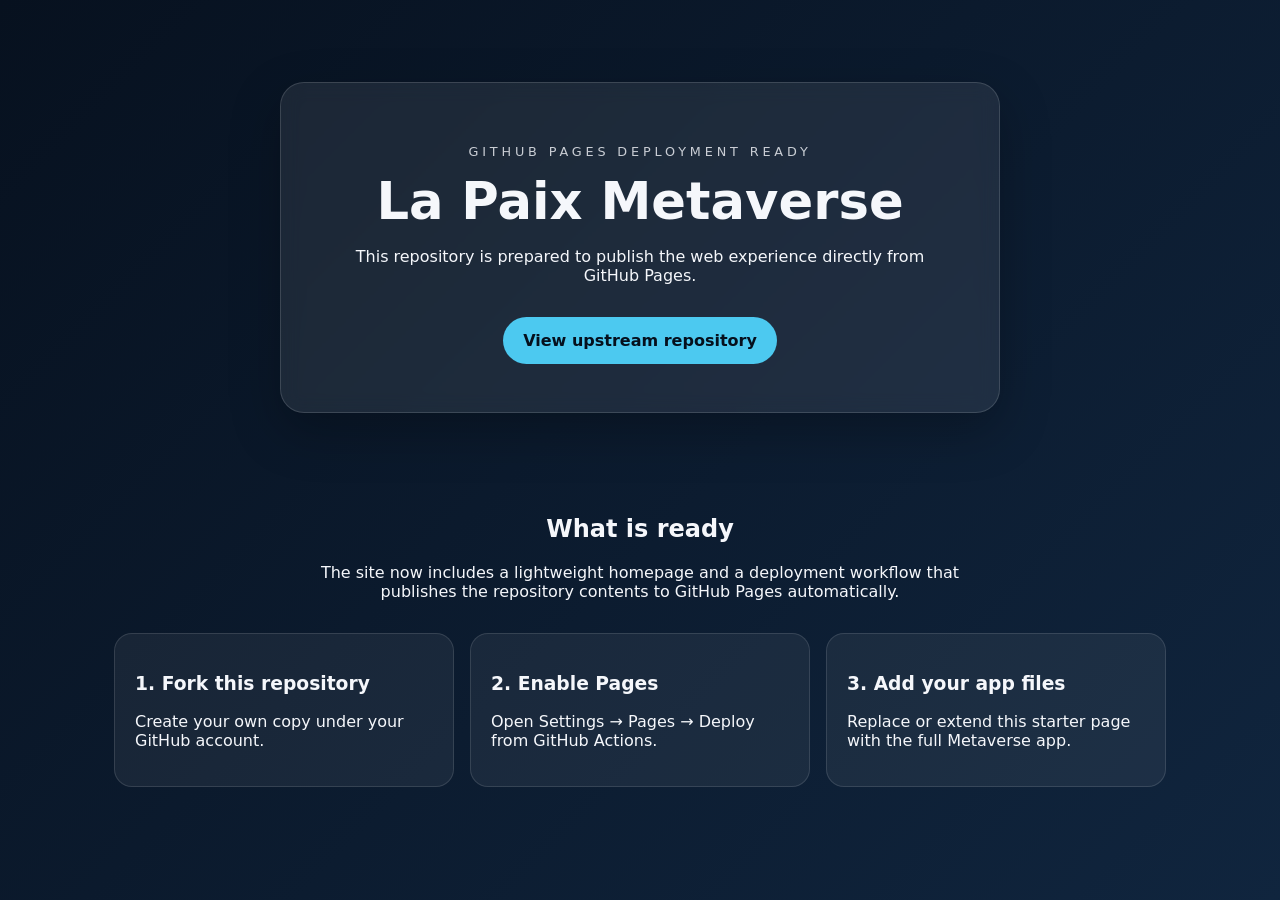
==== index.html @ 9773ef06 "Prepare GitHub Pages site" ====
<!DOCTYPE html>
<html lang="en">
  <head>
    <meta charset="UTF-8" />
    <meta name="viewport" content="width=device-width, initial-scale=1.0" />
    <title>La Paix Metaverse</title>
    <meta
      name="description"
      content="A GitHub Pages-ready landing page for the La Paix Metaverse project."
    />
    <link rel="stylesheet" href="styles.css" />
  </head>
  <body>
    <header class="hero">
      <div class="hero-content">
        <p class="eyebrow">GitHub Pages deployment ready</p>
        <h1>La Paix Metaverse</h1>
        <p>
          This repository is prepared to publish the web experience directly from
          GitHub Pages.
        </p>
        <a
          class="button"
          href="https://github.com/lapaixmetaverse/webhome"
          target="_blank"
          rel="noopener noreferrer"
        >
          View upstream repository
        </a>
      </div>
    </header>

    <main class="content">
      <section class="intro">
        <h2>What is ready</h2>
        <p>
          The site now includes a lightweight homepage and a deployment workflow
          that publishes the repository contents to GitHub Pages automatically.
        </p>
      </section>

      <section class="cards">
        <article class="card">
          <h3>1. Fork this repository</h3>
          <p>Create your own copy under your GitHub account.</p>
        </article>
        <article class="card">
          <h3>2. Enable Pages</h3>
          <p>Open Settings → Pages → Deploy from GitHub Actions.</p>
        </article>
        <article class="card">
          <h3>3. Add your app files</h3>
          <p>Replace or extend this starter page with the full Metaverse app.</p>
        </article>
      </section>
    </main>
  </body>
</html>
---- styles.css ----
:root {
  color-scheme: dark;
  font-family: Inter, system-ui, -apple-system, BlinkMacSystemFont, "Segoe UI", sans-serif;
  background: #07111f;
  color: #f5f7fb;
}

* {
  box-sizing: border-box;
}

body {
  margin: 0;
  min-height: 100vh;
  background: linear-gradient(135deg, #07111f 0%, #10253e 100%);
}

.hero {
  min-height: 55vh;
  display: grid;
  place-items: center;
  padding: 2rem;
}

.hero-content {
  max-width: 720px;
  text-align: center;
  background: rgba(255, 255, 255, 0.08);
  backdrop-filter: blur(10px);
  border: 1px solid rgba(255, 255, 255, 0.14);
  border-radius: 24px;
  padding: 3rem;
  box-shadow: 0 18px 50px rgba(0, 0, 0, 0.25);
}

.eyebrow {
  text-transform: uppercase;
  letter-spacing: 0.3em;
  font-size: 0.8rem;
  opacity: 0.8;
  margin-bottom: 0.75rem;
}

h1 {
  margin: 0 0 1rem;
  font-size: clamp(2rem, 4vw, 3.2rem);
}

.button {
  display: inline-block;
  margin-top: 1rem;
  padding: 0.9rem 1.25rem;
  border-radius: 999px;
  background: #4cc9f0;
  color: #05101d;
  font-weight: 700;
  text-decoration: none;
}

.content {
  max-width: 1100px;
  margin: 0 auto;
  padding: 0 1.5rem 3rem;
}

.intro {
  max-width: 700px;
  margin: 0 auto 2rem;
  text-align: center;
}

.cards {
  display: grid;
  grid-template-columns: repeat(auto-fit, minmax(220px, 1fr));
  gap: 1rem;
}

.card {
  padding: 1.25rem;
  border-radius: 18px;
  background: rgba(255, 255, 255, 0.06);
  border: 1px solid rgba(255, 255, 255, 0.12);
}
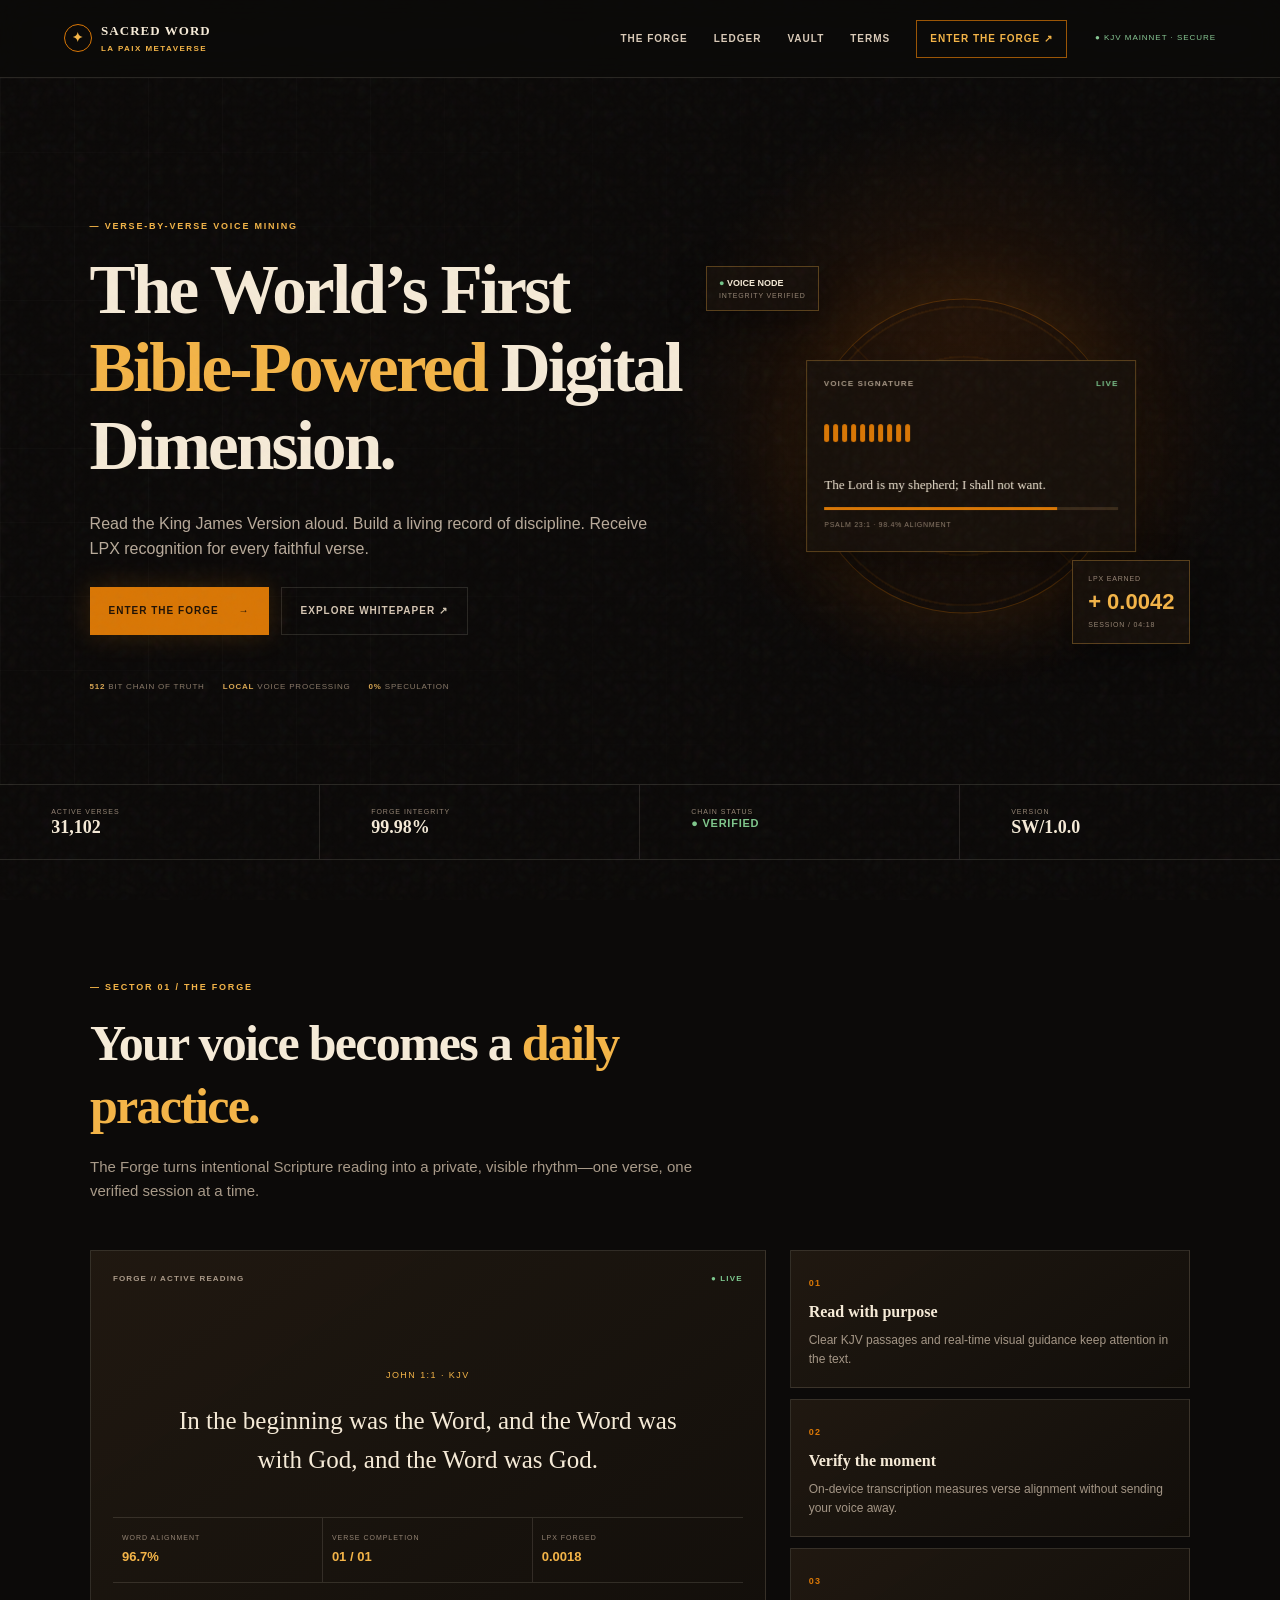
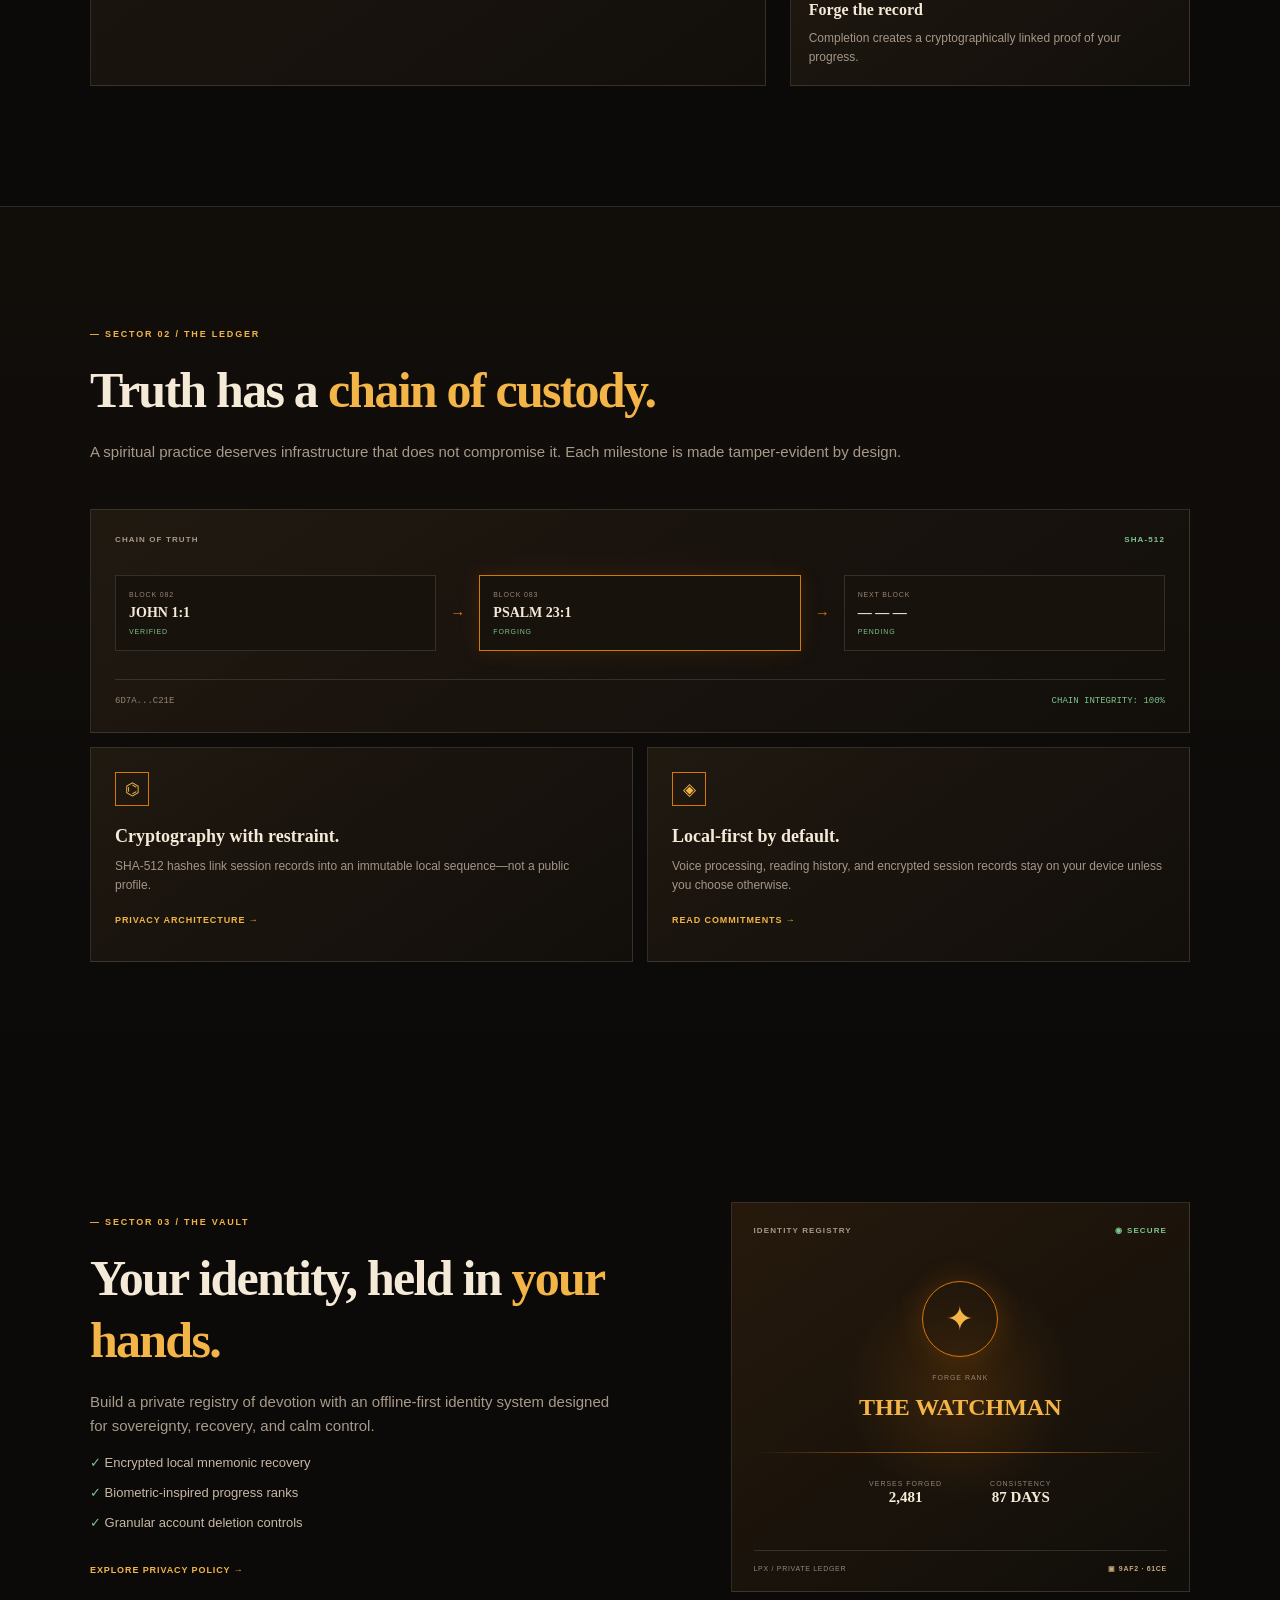
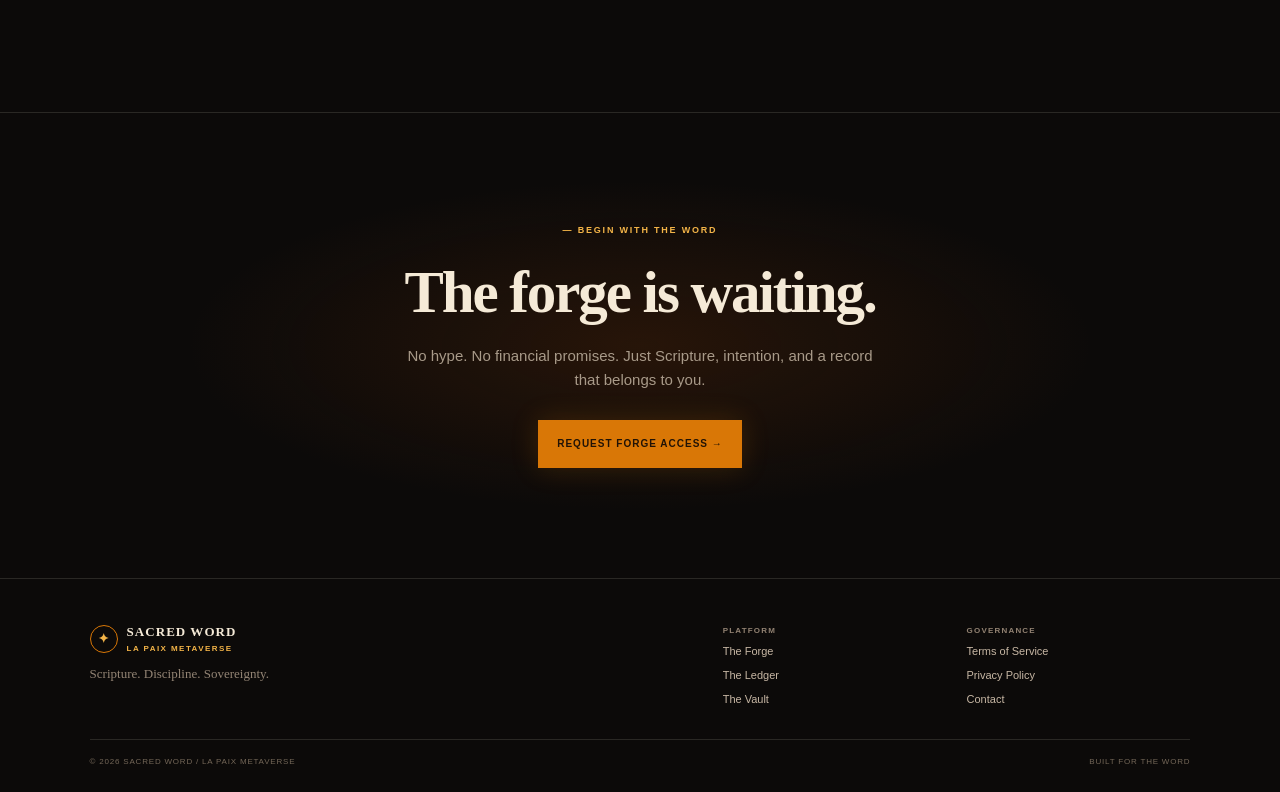
==== commit 4f648b0b: "Update" ====
--- a/index.html
+++ b/index.html
@@ -1,58 +1,17 @@
-<!DOCTYPE html>
-<html lang="en">
-  <head>
-    <meta charset="UTF-8" />
-    <meta name="viewport" content="width=device-width, initial-scale=1.0" />
-    <title>La Paix Metaverse</title>
-    <meta
-      name="description"
-      content="A GitHub Pages-ready landing page for the La Paix Metaverse project."
-    />
-    <link rel="stylesheet" href="styles.css" />
-  </head>
-  <body>
-    <header class="hero">
-      <div class="hero-content">
-        <p class="eyebrow">GitHub Pages deployment ready</p>
-        <h1>La Paix Metaverse</h1>
-        <p>
-          This repository is prepared to publish the web experience directly from
-          GitHub Pages.
-        </p>
-        <a
-          class="button"
-          href="https://github.com/lapaixmetaverse/webhome"
-          target="_blank"
-          rel="noopener noreferrer"
-        >
-          View upstream repository
-        </a>
-      </div>
-    </header>
-
-    <main class="content">
-      <section class="intro">
-        <h2>What is ready</h2>
-        <p>
-          The site now includes a lightweight homepage and a deployment workflow
-          that publishes the repository contents to GitHub Pages automatically.
-        </p>
-      </section>
-
-      <section class="cards">
-        <article class="card">
-          <h3>1. Fork this repository</h3>
-          <p>Create your own copy under your GitHub account.</p>
-        </article>
-        <article class="card">
-          <h3>2. Enable Pages</h3>
-          <p>Open Settings → Pages → Deploy from GitHub Actions.</p>
-        </article>
-        <article class="card">
-          <h3>3. Add your app files</h3>
-          <p>Replace or extend this starter page with the full Metaverse app.</p>
-        </article>
-      </section>
-    </main>
-  </body>
-</html>
+﻿<!doctype html>
+<html lang="en"><head>
+<meta charset="utf-8"><meta name="viewport" content="width=device-width,initial-scale=1">
+<meta name="description" content="Sacred Word: La Paix Metaverse — a Bible-powered digital practice for reading the KJV aloud."><meta name="theme-color" content="#0c0a09">
+<meta http-equiv="Content-Security-Policy" content="default-src 'self'; style-src 'self' https://fonts.googleapis.com; font-src https://fonts.gstatic.com; script-src 'self'; img-src 'self' data:; connect-src 'self'; base-uri 'self'; form-action 'self'">
+<title>Sacred Word — La Paix Metaverse</title><link rel="preconnect" href="https://fonts.googleapis.com"><link rel="preconnect" href="https://fonts.gstatic.com" crossorigin><link href="https://fonts.googleapis.com/css2?family=Cinzel:wght@500;600;700&family=Inter:wght@400;500;600;700&display=swap" rel="stylesheet"><link rel="stylesheet" href="styles.css"><script src="script.js" defer></script>
+</head><body><div class="noise"></div>
+<header class="header"><a class="brand" href="index.html"><b>✦</b><span>SACRED WORD<small>LA PAIX METAVERSE</small></span></a><button class="menu" aria-expanded="false" aria-controls="nav">☰<span class="sr">Menu</span></button><nav id="nav"><a href="#forge">The Forge</a><a href="#ledger">Ledger</a><a href="#vault">Vault</a><a href="terms.html">Terms</a><a class="navcta" href="#enter">Enter the Forge ↗</a></nav><div class="status">● KJV MAINNET · SECURE</div></header>
+<main>
+<section class="hero" id="enter"><div class="heroCopy"><p class="eyebrow">— VERSE-BY-VERSE VOICE MINING</p><h1>The World’s First <em>Bible-Powered</em> Digital Dimension.</h1><p class="lede">Read the King James Version aloud. Build a living record of discipline. Receive LPX recognition for every faithful verse.</p><div class="actions"><a class="btn gold" href="#forge">Enter the Forge <span>→</span></a><a class="btn outline" href="#ledger">Explore Whitepaper ↗</a></div><div class="proof"><span><b>512</b> BIT CHAIN OF TRUTH</span><span><b>LOCAL</b> VOICE PROCESSING</span><span><b>0%</b> SPECULATION</span></div></div>
+<div class="hud" aria-label="Voice mining telemetry demonstration"><div class="rings"></div><div class="signal"><div class="label">VOICE SIGNATURE <i>LIVE</i></div><div class="wave"><b></b><b></b><b></b><b></b><b></b><b></b><b></b><b></b><b></b><b></b></div><q>The Lord is my shepherd; I shall not want.</q><div class="bar"><i></i></div><small>PSALM 23:1 · 98.4% ALIGNMENT</small></div><div class="reward"><small>LPX EARNED</small><strong>+ 0.0042</strong><small>SESSION / 04:18</small></div><div class="node">● <b>VOICE NODE</b><small>INTEGRITY VERIFIED</small></div></div></section>
+<section class="metrics"><div><small>ACTIVE VERSES</small><b>31,102</b></div><div><small>FORGE INTEGRITY</small><b>99.98%</b></div><div><small>CHAIN STATUS</small><b class="green">● VERIFIED</b></div><div><small>VERSION</small><b>SW/1.0.0</b></div></section>
+<section class="section" id="forge"><div class="heading"><p class="eyebrow">— SECTOR 01 / THE FORGE</p><h2>Your voice becomes a <em>daily practice.</em></h2><p>The Forge turns intentional Scripture reading into a private, visible rhythm—one verse, one verified session at a time.</p></div><div class="forge"><article class="console"><div class="label">FORGE // ACTIVE READING <i>● LIVE</i></div><div class="verse"><small>JOHN 1:1 · KJV</small><q>In the beginning was the Word, and the Word was with God, and the Word was God.</q></div><div class="data"><span><small>WORD ALIGNMENT</small><b>96.7%</b></span><span><small>VERSE COMPLETION</small><b>01 / 01</b></span><span><small>LPX FORGED</small><b>0.0018</b></span></div></article><div class="steps"><article><b>01</b><h3>Read with purpose</h3><p>Clear KJV passages and real-time visual guidance keep attention in the text.</p></article><article><b>02</b><h3>Verify the moment</h3><p>On-device transcription measures verse alignment without sending your voice away.</p></article><article><b>03</b><h3>Forge the record</h3><p>Completion creates a cryptographically linked proof of your progress.</p></article></div></div></section>
+<section class="section ledger" id="ledger"><div class="heading"><p class="eyebrow">— SECTOR 02 / THE LEDGER</p><h2>Truth has a <em>chain of custody.</em></h2><p>A spiritual practice deserves infrastructure that does not compromise it. Each milestone is made tamper-evident by design.</p></div><div class="ledgerGrid"><article class="chain"><div class="label">CHAIN OF TRUTH <i>SHA-512</i></div><div class="blocks"><span><small>BLOCK 082</small><b>JOHN 1:1</b><em>VERIFIED</em></span>→<span class="active"><small>BLOCK 083</small><b>PSALM 23:1</b><em>FORGING</em></span>→<span><small>NEXT BLOCK</small><b>— — —</b><em>PENDING</em></span></div><code>6D7A...C21E <i>CHAIN INTEGRITY: 100%</i></code></article><article class="card"><div class="icon">⌬</div><h3>Cryptography with restraint.</h3><p>SHA-512 hashes link session records into an immutable local sequence—not a public profile.</p><a href="privacy.html">Privacy architecture →</a></article><article class="card"><div class="icon">◈</div><h3>Local-first by default.</h3><p>Voice processing, reading history, and encrypted session records stay on your device unless you choose otherwise.</p><a href="terms.html">Read commitments →</a></article></div></section>
+<section class="section vault" id="vault"><div><p class="eyebrow">— SECTOR 03 / THE VAULT</p><h2>Your identity, held in <em>your hands.</em></h2><p>Build a private registry of devotion with an offline-first identity system designed for sovereignty, recovery, and calm control.</p><ul><li>✓ Encrypted local mnemonic recovery</li><li>✓ Biometric-inspired progress ranks</li><li>✓ Granular account deletion controls</li></ul><a class="textlink" href="privacy.html">Explore privacy policy →</a></div><article class="rank"><div class="label">IDENTITY REGISTRY <i>◉ SECURE</i></div><div class="seal">✦</div><small>FORGE RANK</small><h3>THE WATCHMAN</h3><hr><div><span><small>VERSES FORGED</small><b>2,481</b></span><span><small>CONSISTENCY</small><b>87 DAYS</b></span></div><footer>LPX / PRIVATE LEDGER <b>▣ 9AF2 · 61CE</b></footer></article></section>
+<section class="final"><p class="eyebrow">— BEGIN WITH THE WORD</p><h2>The forge is waiting.</h2><p>No hype. No financial promises. Just Scripture, intention, and a record that belongs to you.</p><a class="btn gold" href="mailto:hello@sacredword.lapaix?subject=Sacred%20Word%20Forge%20Access">Request Forge Access →</a></section></main>
+<footer class="footer"><div><a class="brand" href="index.html"><b>✦</b><span>SACRED WORD<small>LA PAIX METAVERSE</small></span></a><p>Scripture. Discipline. Sovereignty.</p></div><div class="links"><span>PLATFORM<a href="#forge">The Forge</a><a href="#ledger">The Ledger</a><a href="#vault">The Vault</a></span><span>GOVERNANCE<a href="terms.html">Terms of Service</a><a href="privacy.html">Privacy Policy</a><a href="mailto:hello@sacredword.lapaix">Contact</a></span></div><small class="copyright">© 2026 SACRED WORD / LA PAIX METAVERSE <b>BUILT FOR THE WORD</b></small></footer></body></html>
--- a/styles.css
+++ b/styles.css
@@ -1,83 +1 @@
-:root {
-  color-scheme: dark;
-  font-family: Inter, system-ui, -apple-system, BlinkMacSystemFont, "Segoe UI", sans-serif;
-  background: #07111f;
-  color: #f5f7fb;
-}
-
-* {
-  box-sizing: border-box;
-}
-
-body {
-  margin: 0;
-  min-height: 100vh;
-  background: linear-gradient(135deg, #07111f 0%, #10253e 100%);
-}
-
-.hero {
-  min-height: 55vh;
-  display: grid;
-  place-items: center;
-  padding: 2rem;
-}
-
-.hero-content {
-  max-width: 720px;
-  text-align: center;
-  background: rgba(255, 255, 255, 0.08);
-  backdrop-filter: blur(10px);
-  border: 1px solid rgba(255, 255, 255, 0.14);
-  border-radius: 24px;
-  padding: 3rem;
-  box-shadow: 0 18px 50px rgba(0, 0, 0, 0.25);
-}
-
-.eyebrow {
-  text-transform: uppercase;
-  letter-spacing: 0.3em;
-  font-size: 0.8rem;
-  opacity: 0.8;
-  margin-bottom: 0.75rem;
-}
-
-h1 {
-  margin: 0 0 1rem;
-  font-size: clamp(2rem, 4vw, 3.2rem);
-}
-
-.button {
-  display: inline-block;
-  margin-top: 1rem;
-  padding: 0.9rem 1.25rem;
-  border-radius: 999px;
-  background: #4cc9f0;
-  color: #05101d;
-  font-weight: 700;
-  text-decoration: none;
-}
-
-.content {
-  max-width: 1100px;
-  margin: 0 auto;
-  padding: 0 1.5rem 3rem;
-}
-
-.intro {
-  max-width: 700px;
-  margin: 0 auto 2rem;
-  text-align: center;
-}
-
-.cards {
-  display: grid;
-  grid-template-columns: repeat(auto-fit, minmax(220px, 1fr));
-  gap: 1rem;
-}
-
-.card {
-  padding: 1.25rem;
-  border-radius: 18px;
-  background: rgba(255, 255, 255, 0.06);
-  border: 1px solid rgba(255, 255, 255, 0.12);
-}
+﻿:root{--bg:#0c0a09;--panel:#17120d;--gold:#d97706;--lite:#f3b448;--cream:#f5ead7;--muted:#a89a89;--line:rgba(245,234,215,.13);--serif:Cinzel,Georgia,serif;--sans:Inter,Arial,sans-serif}*{box-sizing:border-box}html{scroll-behavior:smooth}body{margin:0;background:var(--bg);color:var(--cream);font:15px/1.6 var(--sans)}.noise{position:fixed;inset:0;pointer-events:none;opacity:.04;z-index:4;background-image:url("data:image/svg+xml,%3Csvg viewBox='0 0 100 100' xmlns='http://www.w3.org/2000/svg'%3E%3Cfilter id='n'%3E%3CfeTurbulence baseFrequency='.8' numOctaves='3'/%3E%3C/filter%3E%3Crect width='100%25' height='100%25' filter='url(%23n)'/%3E%3C/svg%3E")}a{color:inherit;text-decoration:none}.header{height:78px;padding:0 clamp(20px,5vw,70px);display:flex;align-items:center;gap:28px;border-bottom:1px solid var(--line);background:rgba(12,10,9,.9);position:relative;z-index:5;backdrop-filter:blur(15px)}.brand{display:flex;align-items:center;gap:9px;font:600 13px/1.1 var(--serif);letter-spacing:.08em}.brand>b{display:grid;place-items:center;width:28px;height:28px;border:1px solid var(--gold);border-radius:50%;color:var(--lite)}.brand small{display:block;color:var(--lite);font:600 8px var(--sans);letter-spacing:.18em;margin-top:5px}nav{display:flex;align-items:center;gap:26px;margin-left:auto;font-size:10px;font-weight:700;letter-spacing:.1em;text-transform:uppercase;color:#d9cab8}nav>a:hover,.textlink:hover{color:var(--lite)}.navcta{padding:10px 13px;border:1px solid rgba(217,119,6,.7);color:var(--lite)!important}.status{font-size:8px;letter-spacing:.12em;color:#88c894}.menu{display:none;background:none;border:0;color:var(--cream);font-size:22px}.hero{min-height:650px;padding:clamp(75px,11vw,145px) clamp(25px,7vw,100px) 90px;display:grid;grid-template-columns:1.1fr .9fr;gap:25px;max-width:1360px;margin:auto;overflow:hidden;position:relative;background:radial-gradient(circle at 75% 45%,rgba(166,74,8,.2),transparent 28%)}.hero:before{content:"";position:absolute;inset:0;background:linear-gradient(90deg,rgba(255,255,255,.025) 1px,transparent 1px),linear-gradient(rgba(255,255,255,.02) 1px,transparent 1px);background-size:74px 74px;mask-image:linear-gradient(90deg,#000,transparent 80%)}.heroCopy,.hud{position:relative;z-index:1}.heroCopy{align-self:center}.eyebrow{color:var(--lite);font-size:9px;font-weight:700;letter-spacing:.2em;margin:0 0 18px}h1,h2,h3{font-family:var(--serif);font-weight:600}h1{font-size:clamp(40px,5.4vw,75px);line-height:1.13;letter-spacing:-.04em;margin:0;max-width:730px}em{font-style:normal;color:var(--lite)}.lede{max-width:560px;color:#b9ab9b;font-size:16px;margin:25px 0}.actions{display:flex;gap:12px}.btn{min-height:48px;padding:13px 19px;display:inline-flex;align-items:center;gap:20px;font-size:10px;font-weight:700;letter-spacing:.1em;text-transform:uppercase;transition:.2s}.gold{background:var(--gold);color:#211306;box-shadow:0 0 28px rgba(217,119,6,.2)}.gold:hover{background:var(--lite);transform:translateY(-2px)}.outline{border:1px solid var(--line);color:#d6c7b4}.outline:hover{border-color:var(--gold)}.proof{display:flex;gap:18px;flex-wrap:wrap;margin-top:46px;color:#897968;font-size:8px;letter-spacing:.1em}.proof b{color:#d7a653}.hud{min-height:440px}.rings{position:absolute;width:315px;height:315px;left:50%;top:50%;transform:translate(-45%,-50%);border:1px solid rgba(217,119,6,.27);border-radius:50%;background:repeating-radial-gradient(circle,transparent 0 48px,rgba(217,119,6,.12) 49px 50px),linear-gradient(45deg,transparent 49.8%,rgba(217,119,6,.13) 50%,transparent 50.2%);box-shadow:0 0 90px rgba(217,119,6,.12)}.signal,.reward,.node{position:absolute;border:1px solid rgba(243,180,72,.3);background:rgba(24,18,12,.88);box-shadow:0 12px 35px #0006;backdrop-filter:blur(8px)}.signal{padding:17px;width:min(330px,84%);left:50%;top:50%;transform:translate(-43%,-50%)}.label{display:flex;justify-content:space-between;color:#aa9a89;font-size:8px;font-weight:700;letter-spacing:.14em}.label i{font-style:normal;color:#7cc78e}.wave{height:60px;display:flex;align-items:center;gap:4px;margin:12px 0}.wave b{height:30%;width:5px;border-radius:4px;background:var(--gold);animation:wave 1.3s ease-in-out infinite}.wave b:nth-child(2n){animation-delay:.25s}.wave b:nth-child(3n){animation-delay:.6s}.signal q,.verse q{display:block;font:500 13px/1.55 var(--serif);quotes:none}.bar{height:3px;background:#3a2b1b;margin-top:12px}.bar i{display:block;width:79%;height:100%;background:var(--gold)}.signal small{color:#938271;font-size:7px;letter-spacing:.1em}.reward{right:0;bottom:50px;padding:12px 15px}.reward small,.node small{display:block;color:#978675;font-size:7px;letter-spacing:.12em}.reward strong{display:block;color:var(--lite);font-size:22px}.node{left:0;top:47px;padding:9px 12px;color:#75c58b;font-size:9px}.node b{color:var(--cream);font-size:9px}.metrics{max-width:1360px;margin:auto;display:grid;grid-template-columns:repeat(4,1fr);border:solid var(--line);border-width:1px 0}.metrics div{padding:21px clamp(16px,4vw,60px);border-right:1px solid var(--line)}.metrics div:last-child{border:0}.metrics small,.data small,.rank small{display:block;color:#948474;font-size:7px;letter-spacing:.14em}.metrics b{display:block;font:600 18px var(--serif)}.green{color:#80c78d!important;font:700 11px var(--sans)!important;letter-spacing:.07em}.section{max-width:1160px;margin:auto;padding:120px 30px}.heading{max-width:630px}.heading h2,.vault h2,.final h2{font-size:clamp(30px,4vw,50px);line-height:1.25;letter-spacing:-.035em;margin:0}.heading>p:last-child,.vault>div>p:not(.eyebrow){color:var(--muted);margin-top:18px}.forge{display:grid;grid-template-columns:1.35fr .8fr;gap:24px;margin-top:47px}.console,.steps article,.chain,.card,.rank{background:linear-gradient(145deg,rgba(35,27,18,.85),rgba(18,14,10,.95));border:1px solid var(--line)}.console{min-height:350px;padding:22px;position:relative}.verse{text-align:center;max-width:500px;margin:75px auto 38px}.verse small{color:var(--lite);font-size:9px;letter-spacing:.16em}.verse q{font-size:clamp(18px,2vw,25px);margin-top:17px}.data{display:grid;grid-template-columns:repeat(3,1fr);border:solid var(--line);border-width:1px 0}.data span{padding:14px 9px;border-right:1px solid var(--line)}.data span:last-child{border:0}.data b{color:var(--lite);font-size:13px}.steps{display:grid;gap:11px}.steps article{padding:18px}.steps article:hover{border-color:var(--gold);transform:translateX(3px)}.steps>article>b{color:var(--gold);font-size:9px;letter-spacing:.15em}.steps h3,.card h3{font-size:16px;margin:6px 0}.steps p,.card p{color:#a49686;font-size:12px;margin:0}.ledger{max-width:none;border-top:1px solid var(--line);background:linear-gradient(#110e0a,#0c0a09)}.ledger>.heading,.ledgerGrid{max-width:1100px;margin-left:auto;margin-right:auto}.ledgerGrid{display:grid;grid-template-columns:1fr 1fr;gap:14px;margin-top:45px}.chain{grid-column:span 2;padding:24px}.blocks{display:flex;align-items:center;justify-content:space-between;gap:14px;margin:28px 0;color:var(--gold)}.blocks span{flex:1;padding:13px;background:#18120c;border:1px solid var(--line);color:var(--cream)}.blocks .active{border-color:var(--gold);box-shadow:0 0 20px #d9770622}.blocks small,.blocks em{display:block;color:#968575;font-size:7px;font-style:normal;letter-spacing:.12em}.blocks b{display:block;margin:5px 0;font:600 14px var(--serif)}.blocks em{color:#7bc38c}.chain code{display:flex;justify-content:space-between;border-top:1px solid var(--line);padding-top:14px;color:#968575;font-size:9px}.chain code i{color:#7cc48c;font-style:normal}.card{padding:24px;min-height:215px}.icon{display:grid;place-items:center;width:34px;height:34px;border:1px solid var(--gold);color:var(--lite);font-size:17px}.card h3{font-size:18px;margin-top:16px}.card a,.textlink{display:inline-block;margin-top:17px;color:var(--lite);font-size:9px;font-weight:700;letter-spacing:.1em;text-transform:uppercase}.vault{display:grid;grid-template-columns:1fr .85fr;gap:100px;align-items:center}.vault ul{padding:0;list-style:none;color:#c7b8a5;font-size:13px}.vault li{margin:9px 0}.vault li::first-letter{color:#7bc48c}.rank{min-height:390px;text-align:center;padding:22px;position:relative;background:radial-gradient(circle at 50% 48%,rgba(217,119,6,.17),transparent 37%),linear-gradient(145deg,#26190c,#100e0a)}.seal{display:grid;place-items:center;width:76px;height:76px;margin:43px auto 15px;border:1px solid var(--gold);border-radius:50%;font-size:33px;color:var(--lite);box-shadow:0 0 30px #d9770633}.rank h3{margin:5px 0;color:var(--lite);font-size:24px}.rank hr{border:0;height:1px;background:linear-gradient(90deg,transparent,var(--gold),transparent);margin:25px 0}.rank>div:last-of-type{display:flex;justify-content:center;gap:48px}.rank>div:last-of-type b{display:block;font:600 15px var(--serif)}.rank footer{position:absolute;bottom:17px;left:22px;right:22px;border-top:1px solid var(--line);padding-top:12px;display:flex;justify-content:space-between;color:#968575;font-size:7px;letter-spacing:.1em}.rank footer b{color:#c5aa7d}.final{text-align:center;padding:110px 25px;background:radial-gradient(ellipse,rgba(135,59,8,.22),transparent 50%);border-top:1px solid var(--line)}.final h2{font-size:clamp(35px,5vw,59px)}.final>p:not(.eyebrow){max-width:480px;color:var(--muted);margin:14px auto 28px}.footer{max-width:1360px;margin:auto;padding:46px clamp(25px,7vw,100px) 23px;border-top:1px solid var(--line);display:grid;grid-template-columns:1.3fr 1fr;gap:25px}.footer>div>p{color:#948575;font:13px var(--serif)}.links{display:grid;grid-template-columns:1fr 1fr;gap:20px}.links>span{color:#928272;font-size:8px;font-weight:700;letter-spacing:.15em}.links a{display:block;margin:6px 0;color:#c7b7a4;font-size:11px;font-weight:400;letter-spacing:0}.copyright{grid-column:span 2;display:flex;justify-content:space-between;border-top:1px solid var(--line);padding-top:16px;color:#746758;font-size:8px;letter-spacing:.1em}.copyright b{font-weight:400}.legal{max-width:1100px;margin:auto;padding:95px 30px}.legal h1{font-size:clamp(42px,6vw,72px)}.legalIntro{max-width:650px;color:#b8aa99;font-size:16px;margin:24px 0 65px}.legalGrid{display:grid;grid-template-columns:210px 1fr;gap:70px}.legalGrid aside{align-self:start;position:sticky;top:25px;border-left:1px solid var(--gold);padding-left:17px}.legalGrid aside span{color:#928272;font-size:8px;font-weight:700;letter-spacing:.15em}.legalGrid aside a{display:block;margin:10px 0;color:#c9b9a6;font-size:11px}.legalGrid article{max-width:700px}.legalGrid section{border-top:1px solid var(--line);padding:25px 0}.legalGrid section:first-child{padding-top:0;border-top:0}.legalGrid h2{font-size:21px;margin:0 0 10px}.legalGrid p{color:#b9ab9b;font-size:13px}.legalGrid article a{color:var(--lite)}.sr{position:absolute;clip:rect(0,0,0,0)}@keyframes wave{0%,100%{height:18%}50%{height:100%}}@media(max-width:820px){.status{display:none}.menu{display:block;margin-left:auto}nav{display:none}nav.open{display:flex;position:absolute;top:77px;left:0;right:0;margin:0;padding:20px;flex-direction:column;align-items:flex-start;background:var(--panel);border-bottom:1px solid var(--line)}.hero,.vault{grid-template-columns:1fr;gap:30px}.hud{min-height:400px}.forge{grid-template-columns:1fr}.ledgerGrid{grid-template-columns:1fr}.chain{grid-column:auto}.legalGrid{grid-template-columns:1fr;gap:25px}.legalGrid aside{position:static;display:flex;flex-wrap:wrap;gap:7px 15px;border-left:0;border-bottom:1px solid var(--line);padding:0 0 14px}.legalGrid aside span{width:100%}.legalGrid aside a{margin:0}.footer{grid-template-columns:1fr}}@media(max-width:540px){.hero{padding:72px 24px}.metrics{grid-template-columns:1fr 1fr}.metrics div{border-bottom:1px solid var(--line);padding:16px}.metrics div:nth-child(2){border-right:0}.section{padding:82px 24px}.blocks{gap:4px}.blocks span{padding:8px}.blocks b{font-size:10px}.blocks>span+*{font-size:10px}.chain{padding:15px}.chain code{font-size:7px}.footer{padding:38px 24px 20px}.copyright{grid-column:auto;flex-direction:column;gap:7px}.proof{gap:8px 15px}.data b{font-size:10px}}
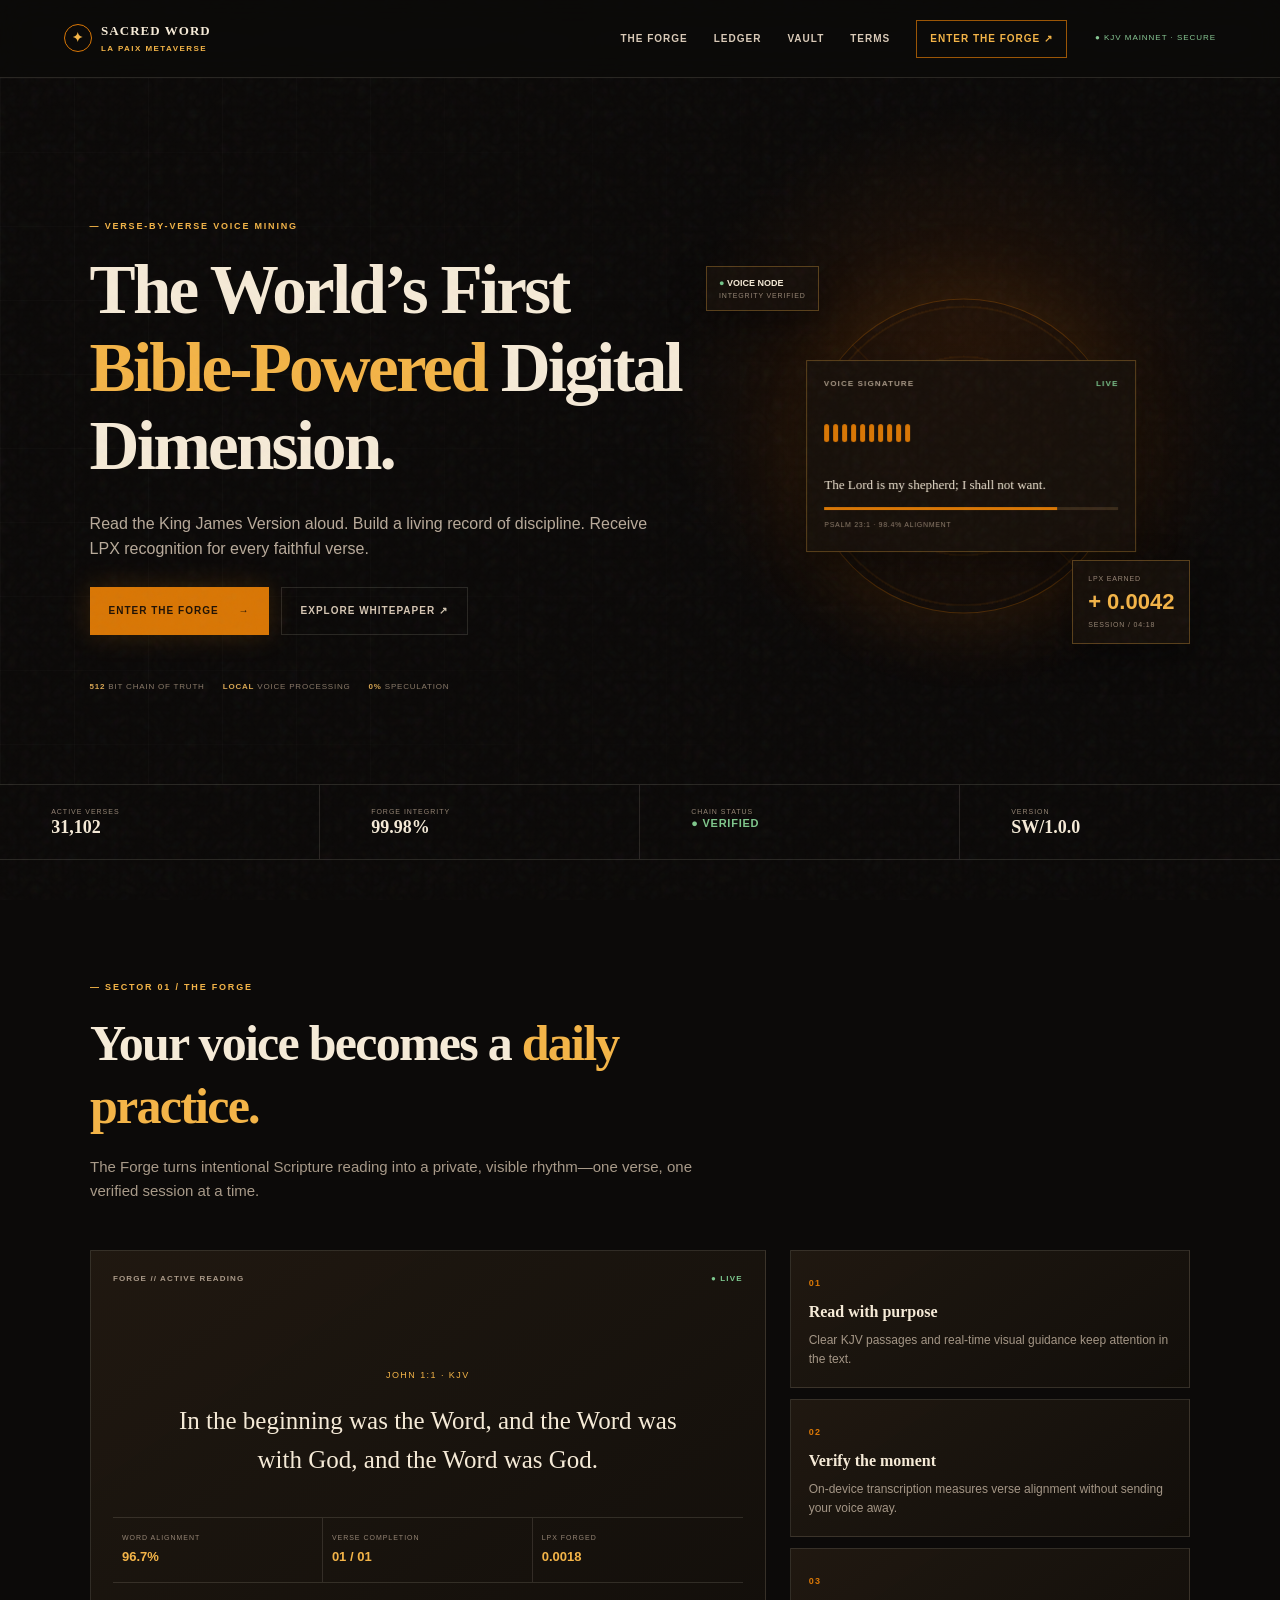
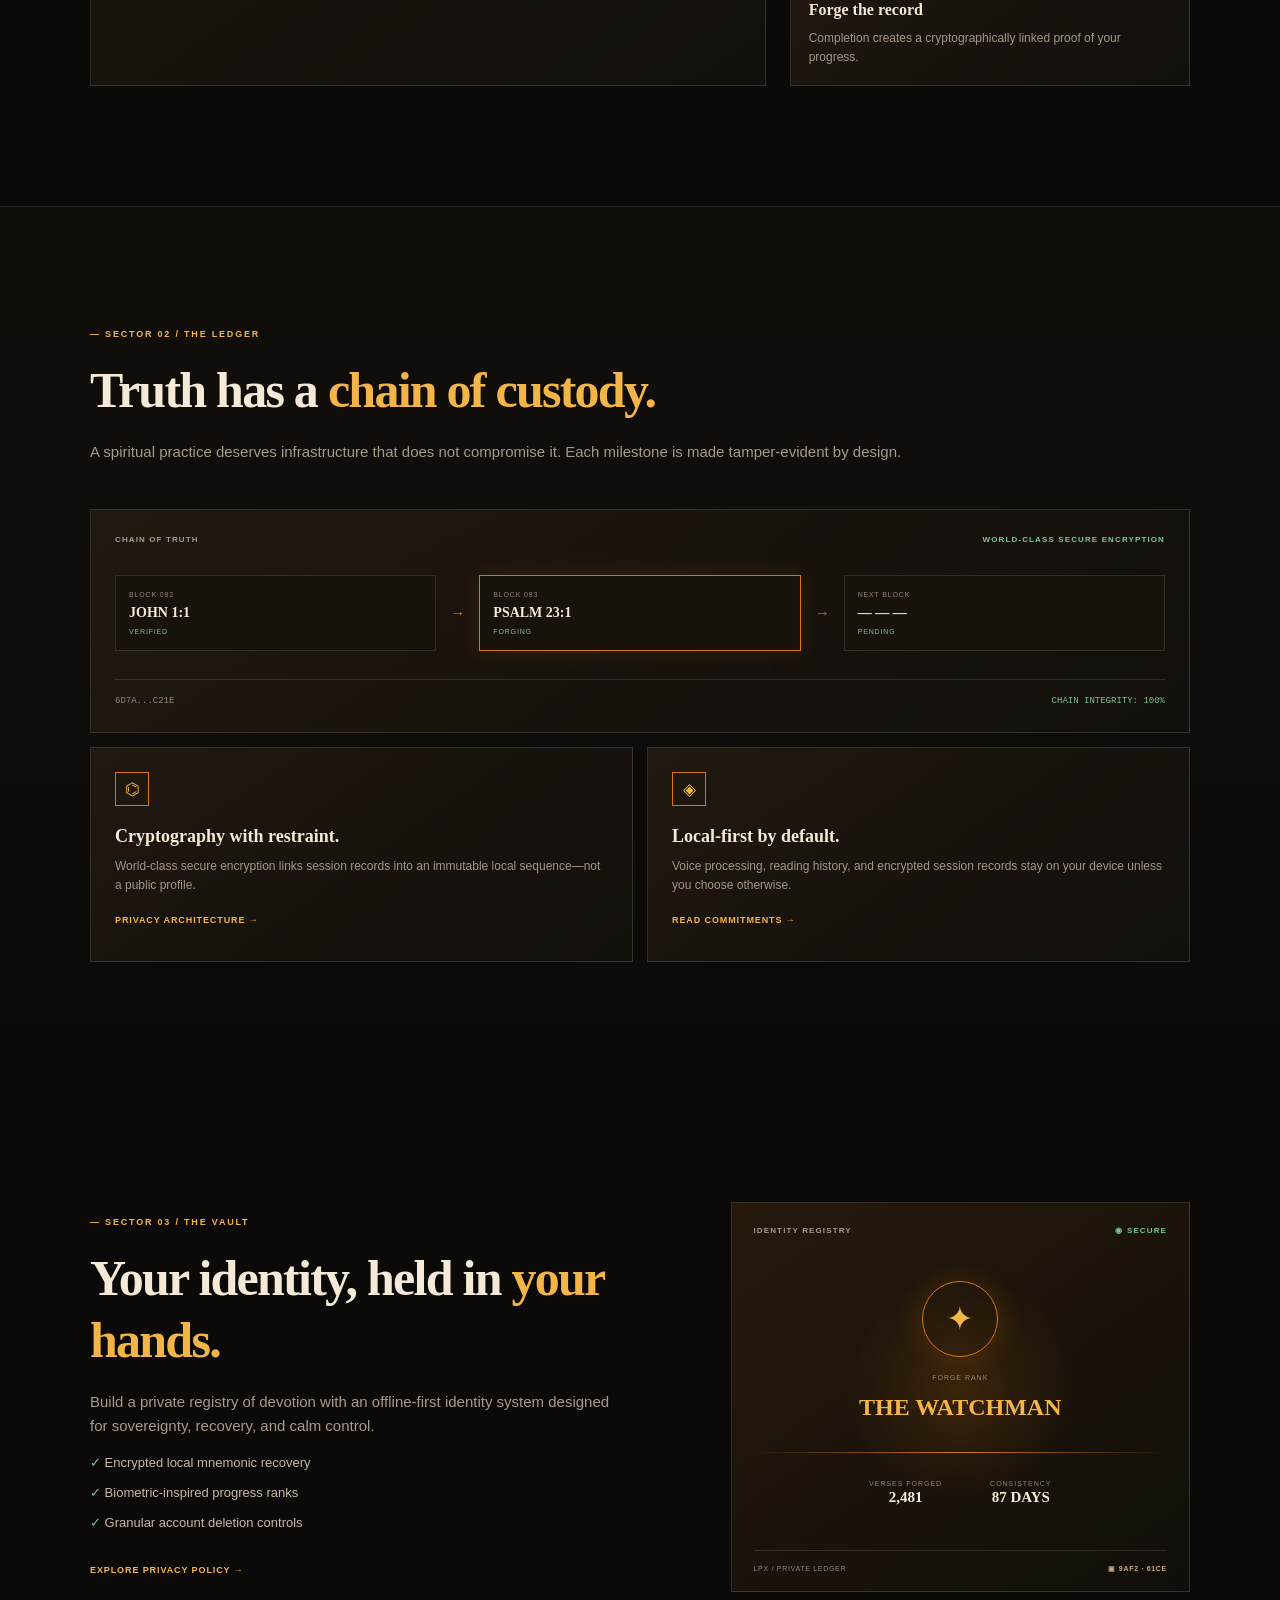
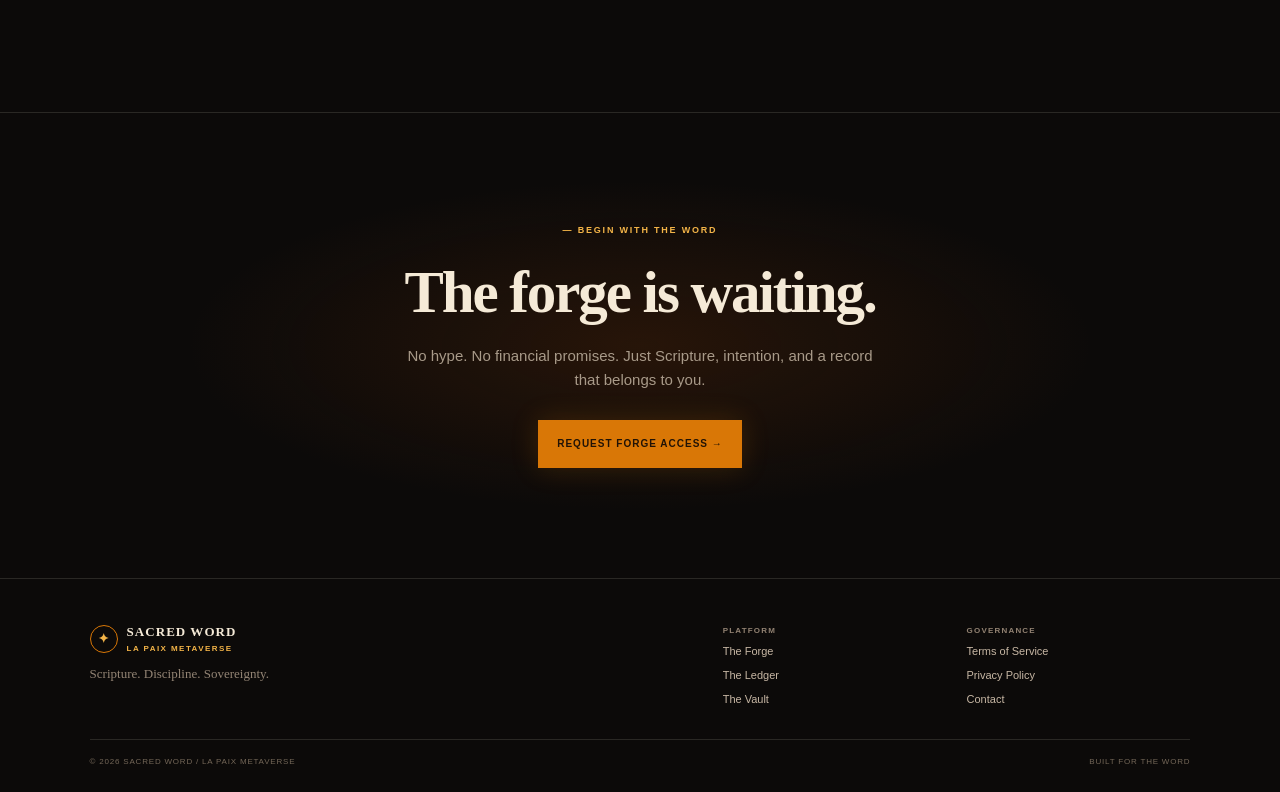
==== commit 7d2a2e91: "Refactor code structure for improved readability and maintainability" ====
--- a/index.html
+++ b/index.html
@@ -3,7 +3,7 @@
 <meta charset="utf-8"><meta name="viewport" content="width=device-width,initial-scale=1">
 <meta name="description" content="Sacred Word: La Paix Metaverse — a Bible-powered digital practice for reading the KJV aloud."><meta name="theme-color" content="#0c0a09">
 <meta http-equiv="Content-Security-Policy" content="default-src 'self'; style-src 'self' https://fonts.googleapis.com; font-src https://fonts.gstatic.com; script-src 'self'; img-src 'self' data:; connect-src 'self'; base-uri 'self'; form-action 'self'">
-<title>Sacred Word — La Paix Metaverse</title><link rel="preconnect" href="https://fonts.googleapis.com"><link rel="preconnect" href="https://fonts.gstatic.com" crossorigin><link href="https://fonts.googleapis.com/css2?family=Cinzel:wght@500;600;700&family=Inter:wght@400;500;600;700&display=swap" rel="stylesheet"><link rel="stylesheet" href="styles.css"><script src="script.js" defer></script>
+<title>Sacred Word — La Paix Metaverse</title><link rel="icon" href="favicon.ico" type="image/x-icon"><link rel="preconnect" href="https://fonts.googleapis.com"><link rel="preconnect" href="https://fonts.gstatic.com" crossorigin><link href="https://fonts.googleapis.com/css2?family=Cinzel:wght@500;600;700&family=Inter:wght@400;500;600;700&display=swap" rel="stylesheet"><link rel="stylesheet" href="styles.css"><script src="script.js" defer></script>
 </head><body><div class="noise"></div>
 <header class="header"><a class="brand" href="index.html"><b>✦</b><span>SACRED WORD<small>LA PAIX METAVERSE</small></span></a><button class="menu" aria-expanded="false" aria-controls="nav">☰<span class="sr">Menu</span></button><nav id="nav"><a href="#forge">The Forge</a><a href="#ledger">Ledger</a><a href="#vault">Vault</a><a href="terms.html">Terms</a><a class="navcta" href="#enter">Enter the Forge ↗</a></nav><div class="status">● KJV MAINNET · SECURE</div></header>
 <main>
@@ -11,7 +11,7 @@
 <div class="hud" aria-label="Voice mining telemetry demonstration"><div class="rings"></div><div class="signal"><div class="label">VOICE SIGNATURE <i>LIVE</i></div><div class="wave"><b></b><b></b><b></b><b></b><b></b><b></b><b></b><b></b><b></b><b></b></div><q>The Lord is my shepherd; I shall not want.</q><div class="bar"><i></i></div><small>PSALM 23:1 · 98.4% ALIGNMENT</small></div><div class="reward"><small>LPX EARNED</small><strong>+ 0.0042</strong><small>SESSION / 04:18</small></div><div class="node">● <b>VOICE NODE</b><small>INTEGRITY VERIFIED</small></div></div></section>
 <section class="metrics"><div><small>ACTIVE VERSES</small><b>31,102</b></div><div><small>FORGE INTEGRITY</small><b>99.98%</b></div><div><small>CHAIN STATUS</small><b class="green">● VERIFIED</b></div><div><small>VERSION</small><b>SW/1.0.0</b></div></section>
 <section class="section" id="forge"><div class="heading"><p class="eyebrow">— SECTOR 01 / THE FORGE</p><h2>Your voice becomes a <em>daily practice.</em></h2><p>The Forge turns intentional Scripture reading into a private, visible rhythm—one verse, one verified session at a time.</p></div><div class="forge"><article class="console"><div class="label">FORGE // ACTIVE READING <i>● LIVE</i></div><div class="verse"><small>JOHN 1:1 · KJV</small><q>In the beginning was the Word, and the Word was with God, and the Word was God.</q></div><div class="data"><span><small>WORD ALIGNMENT</small><b>96.7%</b></span><span><small>VERSE COMPLETION</small><b>01 / 01</b></span><span><small>LPX FORGED</small><b>0.0018</b></span></div></article><div class="steps"><article><b>01</b><h3>Read with purpose</h3><p>Clear KJV passages and real-time visual guidance keep attention in the text.</p></article><article><b>02</b><h3>Verify the moment</h3><p>On-device transcription measures verse alignment without sending your voice away.</p></article><article><b>03</b><h3>Forge the record</h3><p>Completion creates a cryptographically linked proof of your progress.</p></article></div></div></section>
-<section class="section ledger" id="ledger"><div class="heading"><p class="eyebrow">— SECTOR 02 / THE LEDGER</p><h2>Truth has a <em>chain of custody.</em></h2><p>A spiritual practice deserves infrastructure that does not compromise it. Each milestone is made tamper-evident by design.</p></div><div class="ledgerGrid"><article class="chain"><div class="label">CHAIN OF TRUTH <i>SHA-512</i></div><div class="blocks"><span><small>BLOCK 082</small><b>JOHN 1:1</b><em>VERIFIED</em></span>→<span class="active"><small>BLOCK 083</small><b>PSALM 23:1</b><em>FORGING</em></span>→<span><small>NEXT BLOCK</small><b>— — —</b><em>PENDING</em></span></div><code>6D7A...C21E <i>CHAIN INTEGRITY: 100%</i></code></article><article class="card"><div class="icon">⌬</div><h3>Cryptography with restraint.</h3><p>SHA-512 hashes link session records into an immutable local sequence—not a public profile.</p><a href="privacy.html">Privacy architecture →</a></article><article class="card"><div class="icon">◈</div><h3>Local-first by default.</h3><p>Voice processing, reading history, and encrypted session records stay on your device unless you choose otherwise.</p><a href="terms.html">Read commitments →</a></article></div></section>
+<section class="section ledger" id="ledger"><div class="heading"><p class="eyebrow">— SECTOR 02 / THE LEDGER</p><h2>Truth has a <em>chain of custody.</em></h2><p>A spiritual practice deserves infrastructure that does not compromise it. Each milestone is made tamper-evident by design.</p></div><div class="ledgerGrid"><article class="chain"><div class="label">CHAIN OF TRUTH <i>WORLD-CLASS SECURE ENCRYPTION</i></div><div class="blocks"><span><small>BLOCK 082</small><b>JOHN 1:1</b><em>VERIFIED</em></span>→<span class="active"><small>BLOCK 083</small><b>PSALM 23:1</b><em>FORGING</em></span>→<span><small>NEXT BLOCK</small><b>— — —</b><em>PENDING</em></span></div><code>6D7A...C21E <i>CHAIN INTEGRITY: 100%</i></code></article><article class="card"><div class="icon">⌬</div><h3>Cryptography with restraint.</h3><p>World-class secure encryption links session records into an immutable local sequence—not a public profile.</p><a href="privacy.html">Privacy architecture →</a></article><article class="card"><div class="icon">◈</div><h3>Local-first by default.</h3><p>Voice processing, reading history, and encrypted session records stay on your device unless you choose otherwise.</p><a href="terms.html">Read commitments →</a></article></div></section>
 <section class="section vault" id="vault"><div><p class="eyebrow">— SECTOR 03 / THE VAULT</p><h2>Your identity, held in <em>your hands.</em></h2><p>Build a private registry of devotion with an offline-first identity system designed for sovereignty, recovery, and calm control.</p><ul><li>✓ Encrypted local mnemonic recovery</li><li>✓ Biometric-inspired progress ranks</li><li>✓ Granular account deletion controls</li></ul><a class="textlink" href="privacy.html">Explore privacy policy →</a></div><article class="rank"><div class="label">IDENTITY REGISTRY <i>◉ SECURE</i></div><div class="seal">✦</div><small>FORGE RANK</small><h3>THE WATCHMAN</h3><hr><div><span><small>VERSES FORGED</small><b>2,481</b></span><span><small>CONSISTENCY</small><b>87 DAYS</b></span></div><footer>LPX / PRIVATE LEDGER <b>▣ 9AF2 · 61CE</b></footer></article></section>
 <section class="final"><p class="eyebrow">— BEGIN WITH THE WORD</p><h2>The forge is waiting.</h2><p>No hype. No financial promises. Just Scripture, intention, and a record that belongs to you.</p><a class="btn gold" href="mailto:hello@sacredword.lapaix?subject=Sacred%20Word%20Forge%20Access">Request Forge Access →</a></section></main>
 <footer class="footer"><div><a class="brand" href="index.html"><b>✦</b><span>SACRED WORD<small>LA PAIX METAVERSE</small></span></a><p>Scripture. Discipline. Sovereignty.</p></div><div class="links"><span>PLATFORM<a href="#forge">The Forge</a><a href="#ledger">The Ledger</a><a href="#vault">The Vault</a></span><span>GOVERNANCE<a href="terms.html">Terms of Service</a><a href="privacy.html">Privacy Policy</a><a href="mailto:hello@sacredword.lapaix">Contact</a></span></div><small class="copyright">© 2026 SACRED WORD / LA PAIX METAVERSE <b>BUILT FOR THE WORD</b></small></footer></body></html>
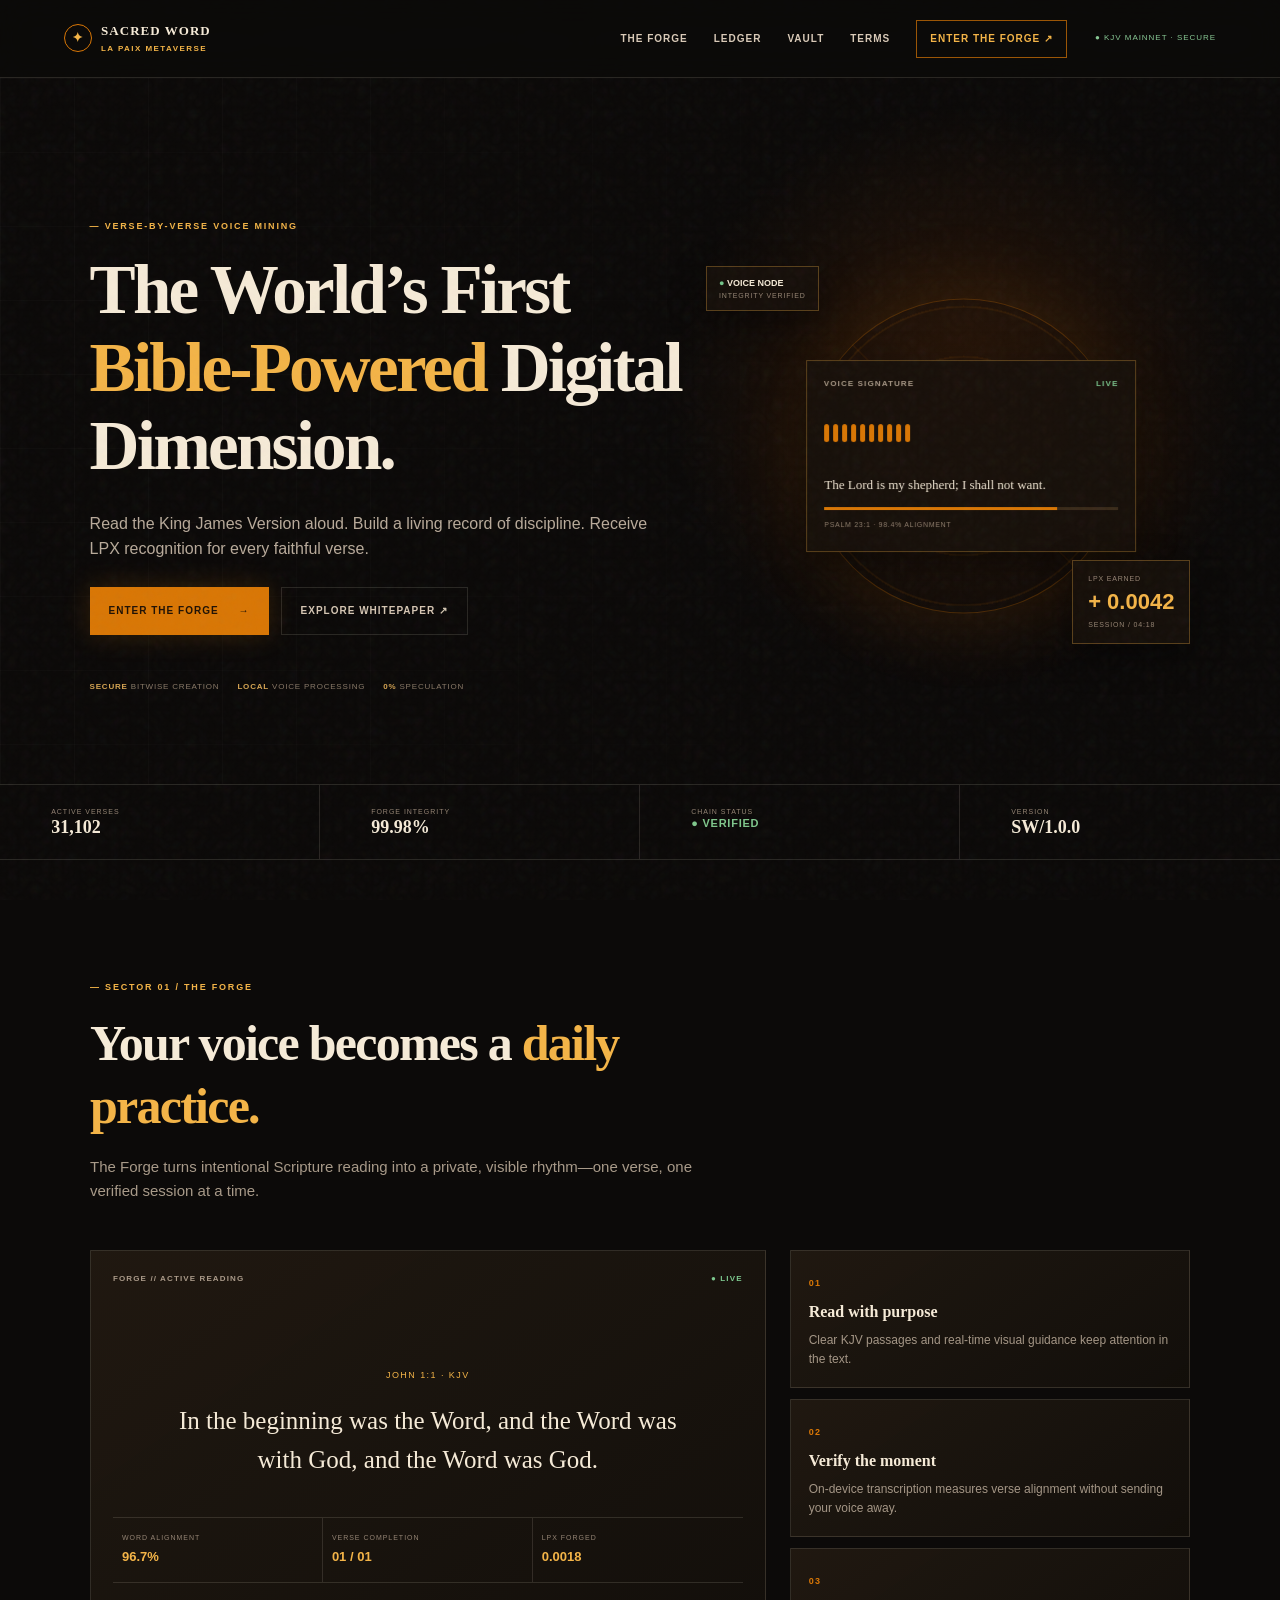
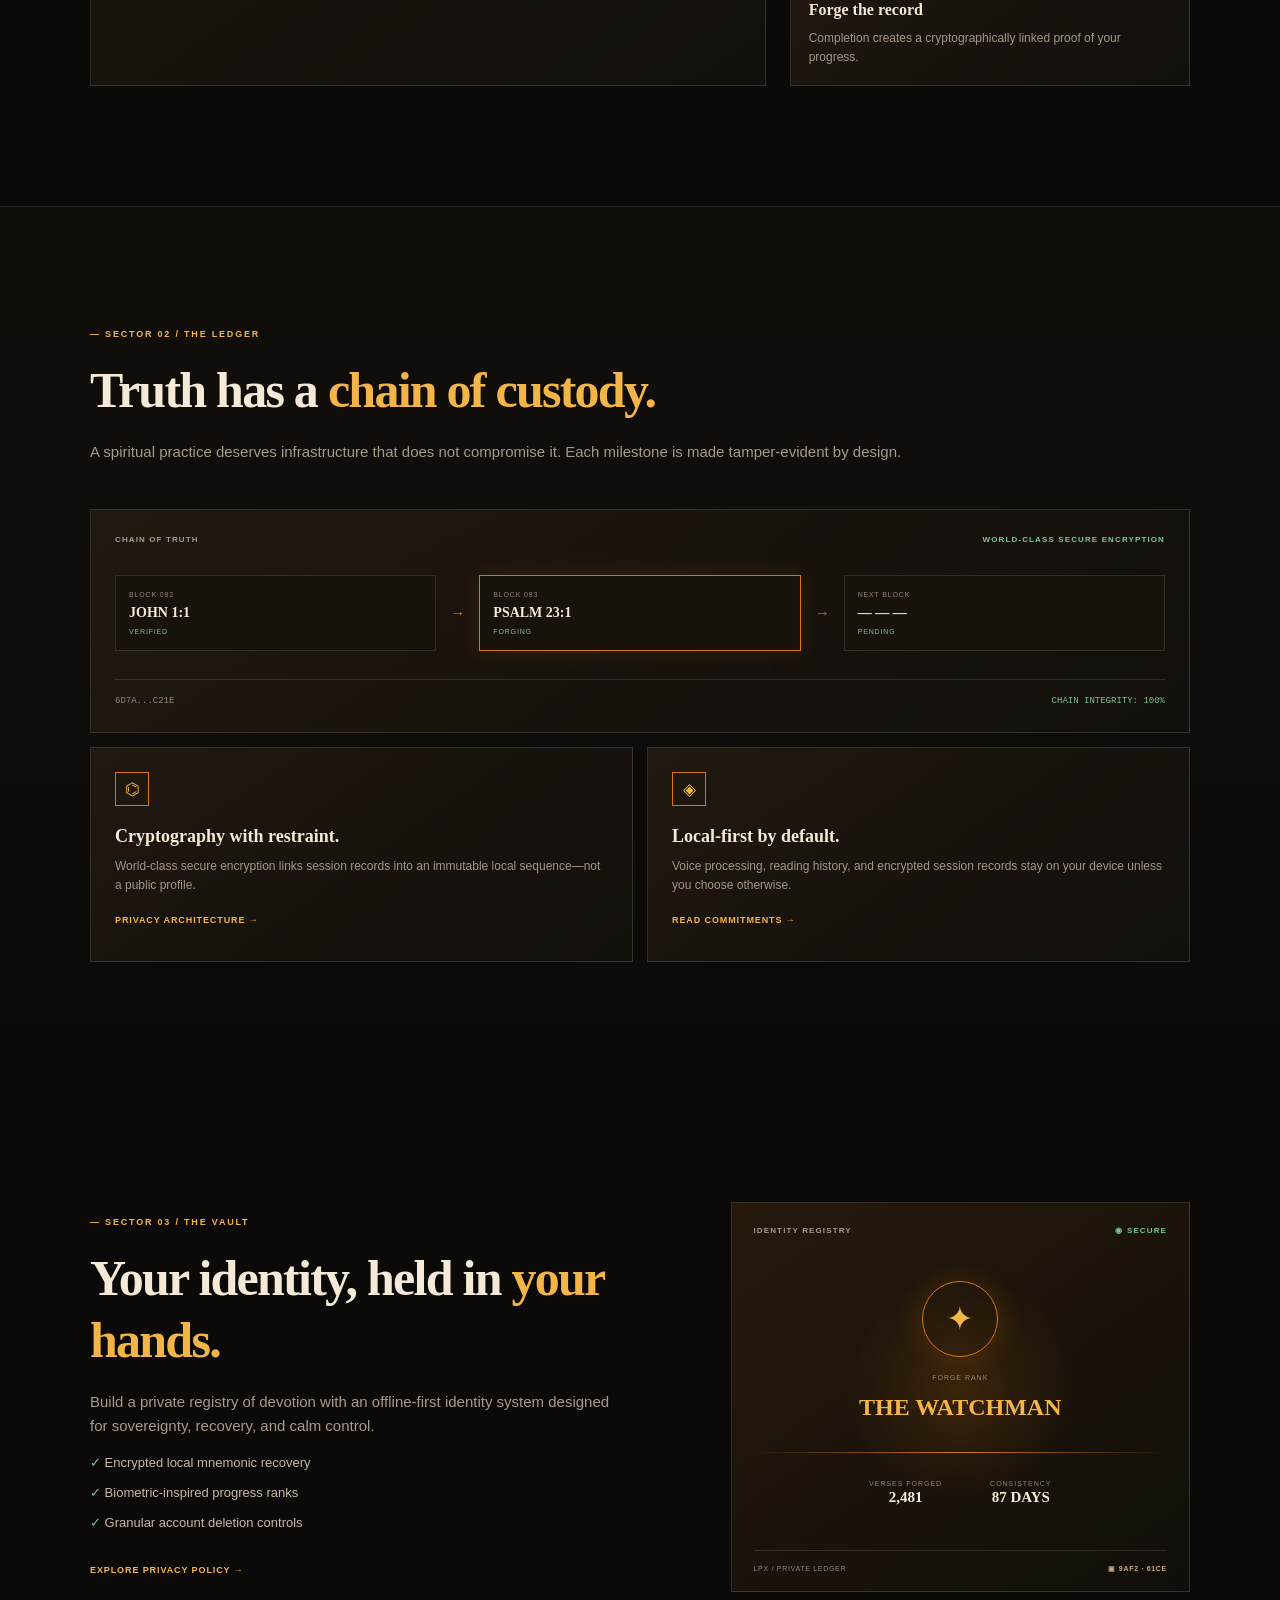
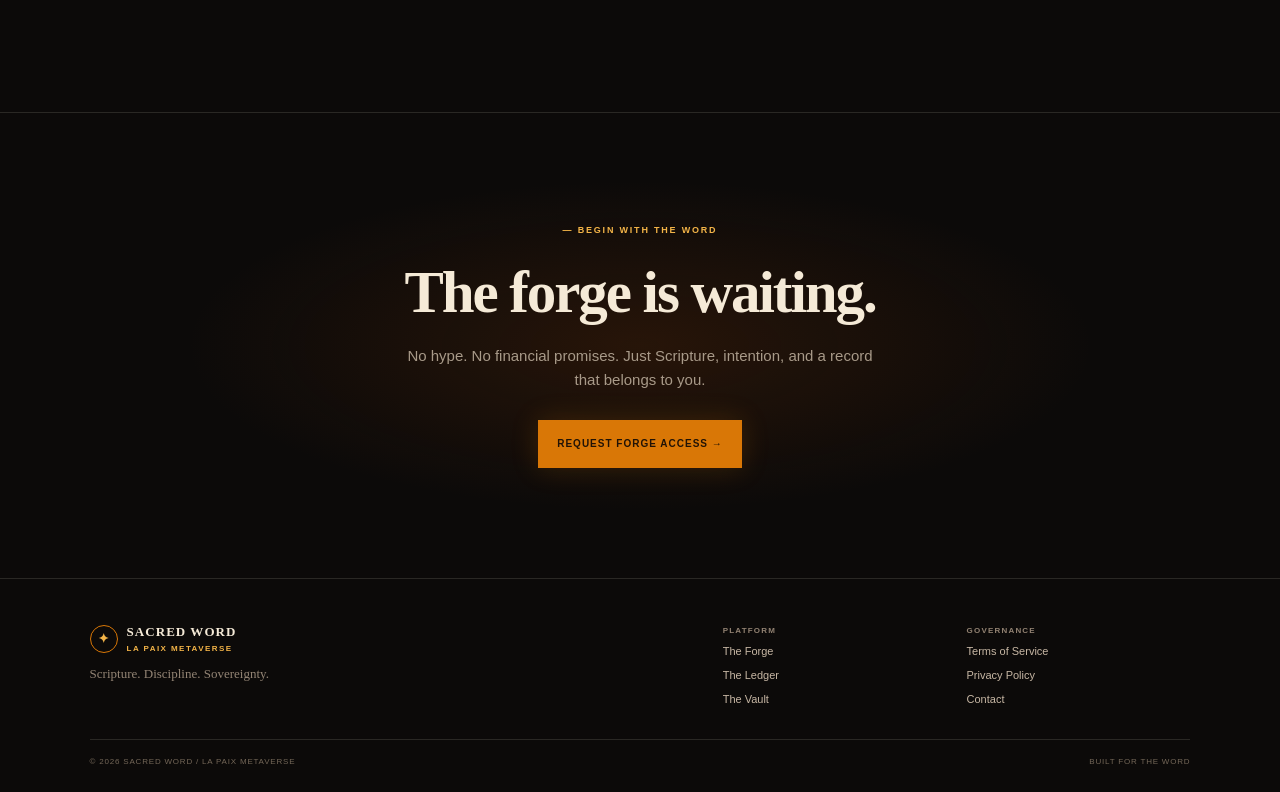
==== commit 8c71c575: "Update hero section content for clarity and accuracy" ====
--- a/index.html
+++ b/index.html
@@ -7,7 +7,7 @@
 </head><body><div class="noise"></div>
 <header class="header"><a class="brand" href="index.html"><b>✦</b><span>SACRED WORD<small>LA PAIX METAVERSE</small></span></a><button class="menu" aria-expanded="false" aria-controls="nav">☰<span class="sr">Menu</span></button><nav id="nav"><a href="#forge">The Forge</a><a href="#ledger">Ledger</a><a href="#vault">Vault</a><a href="terms.html">Terms</a><a class="navcta" href="#enter">Enter the Forge ↗</a></nav><div class="status">● KJV MAINNET · SECURE</div></header>
 <main>
-<section class="hero" id="enter"><div class="heroCopy"><p class="eyebrow">— VERSE-BY-VERSE VOICE MINING</p><h1>The World’s First <em>Bible-Powered</em> Digital Dimension.</h1><p class="lede">Read the King James Version aloud. Build a living record of discipline. Receive LPX recognition for every faithful verse.</p><div class="actions"><a class="btn gold" href="#forge">Enter the Forge <span>→</span></a><a class="btn outline" href="#ledger">Explore Whitepaper ↗</a></div><div class="proof"><span><b>512</b> BIT CHAIN OF TRUTH</span><span><b>LOCAL</b> VOICE PROCESSING</span><span><b>0%</b> SPECULATION</span></div></div>
+<section class="hero" id="enter"><div class="heroCopy"><p class="eyebrow">— VERSE-BY-VERSE VOICE MINING</p><h1>The World’s First <em>Bible-Powered</em> Digital Dimension.</h1><p class="lede">Read the King James Version aloud. Build a living record of discipline. Receive LPX recognition for every faithful verse.</p><div class="actions"><a class="btn gold" href="#forge">Enter the Forge <span>→</span></a><a class="btn outline" href="#ledger">Explore Whitepaper ↗</a></div><div class="proof"><span><b>SECURE</b> BITWISE CREATION</span><span><b>LOCAL</b> VOICE PROCESSING</span><span><b>0%</b> SPECULATION</span></div></div>
 <div class="hud" aria-label="Voice mining telemetry demonstration"><div class="rings"></div><div class="signal"><div class="label">VOICE SIGNATURE <i>LIVE</i></div><div class="wave"><b></b><b></b><b></b><b></b><b></b><b></b><b></b><b></b><b></b><b></b></div><q>The Lord is my shepherd; I shall not want.</q><div class="bar"><i></i></div><small>PSALM 23:1 · 98.4% ALIGNMENT</small></div><div class="reward"><small>LPX EARNED</small><strong>+ 0.0042</strong><small>SESSION / 04:18</small></div><div class="node">● <b>VOICE NODE</b><small>INTEGRITY VERIFIED</small></div></div></section>
 <section class="metrics"><div><small>ACTIVE VERSES</small><b>31,102</b></div><div><small>FORGE INTEGRITY</small><b>99.98%</b></div><div><small>CHAIN STATUS</small><b class="green">● VERIFIED</b></div><div><small>VERSION</small><b>SW/1.0.0</b></div></section>
 <section class="section" id="forge"><div class="heading"><p class="eyebrow">— SECTOR 01 / THE FORGE</p><h2>Your voice becomes a <em>daily practice.</em></h2><p>The Forge turns intentional Scripture reading into a private, visible rhythm—one verse, one verified session at a time.</p></div><div class="forge"><article class="console"><div class="label">FORGE // ACTIVE READING <i>● LIVE</i></div><div class="verse"><small>JOHN 1:1 · KJV</small><q>In the beginning was the Word, and the Word was with God, and the Word was God.</q></div><div class="data"><span><small>WORD ALIGNMENT</small><b>96.7%</b></span><span><small>VERSE COMPLETION</small><b>01 / 01</b></span><span><small>LPX FORGED</small><b>0.0018</b></span></div></article><div class="steps"><article><b>01</b><h3>Read with purpose</h3><p>Clear KJV passages and real-time visual guidance keep attention in the text.</p></article><article><b>02</b><h3>Verify the moment</h3><p>On-device transcription measures verse alignment without sending your voice away.</p></article><article><b>03</b><h3>Forge the record</h3><p>Completion creates a cryptographically linked proof of your progress.</p></article></div></div></section>
